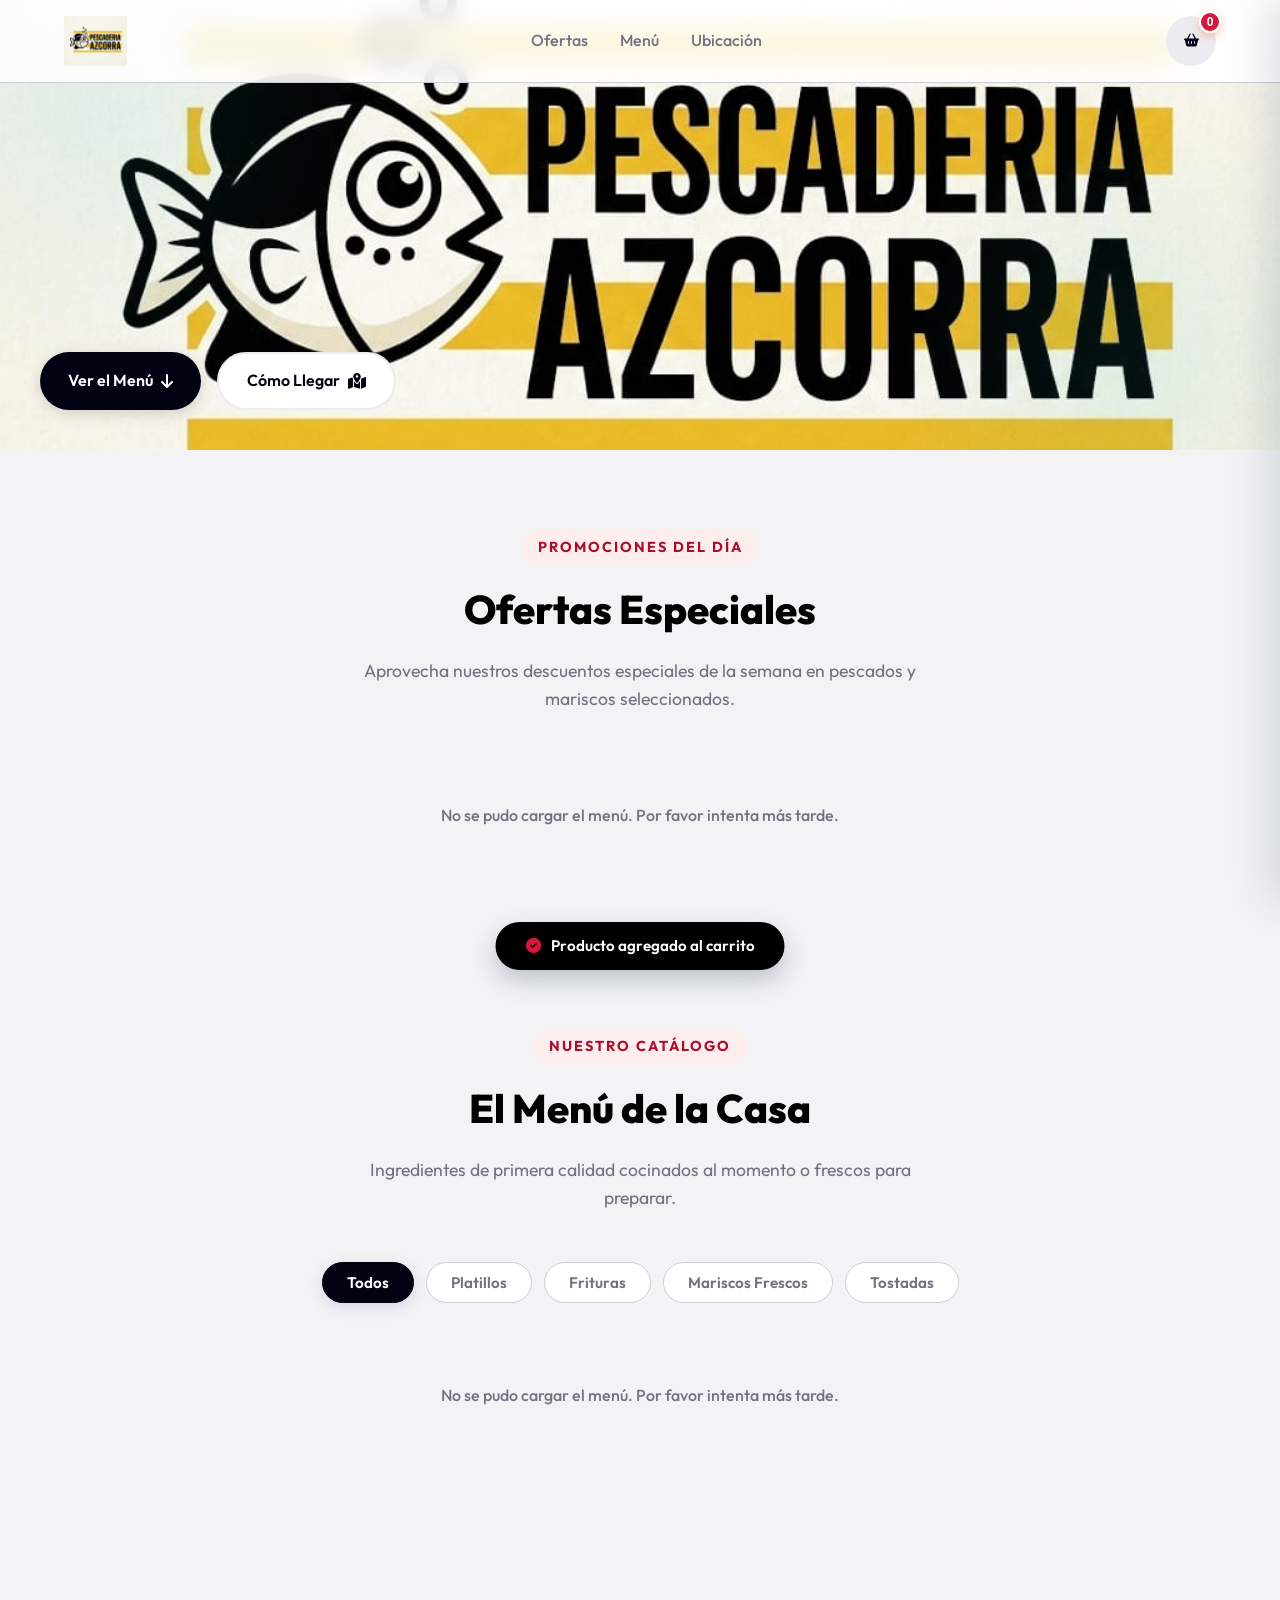
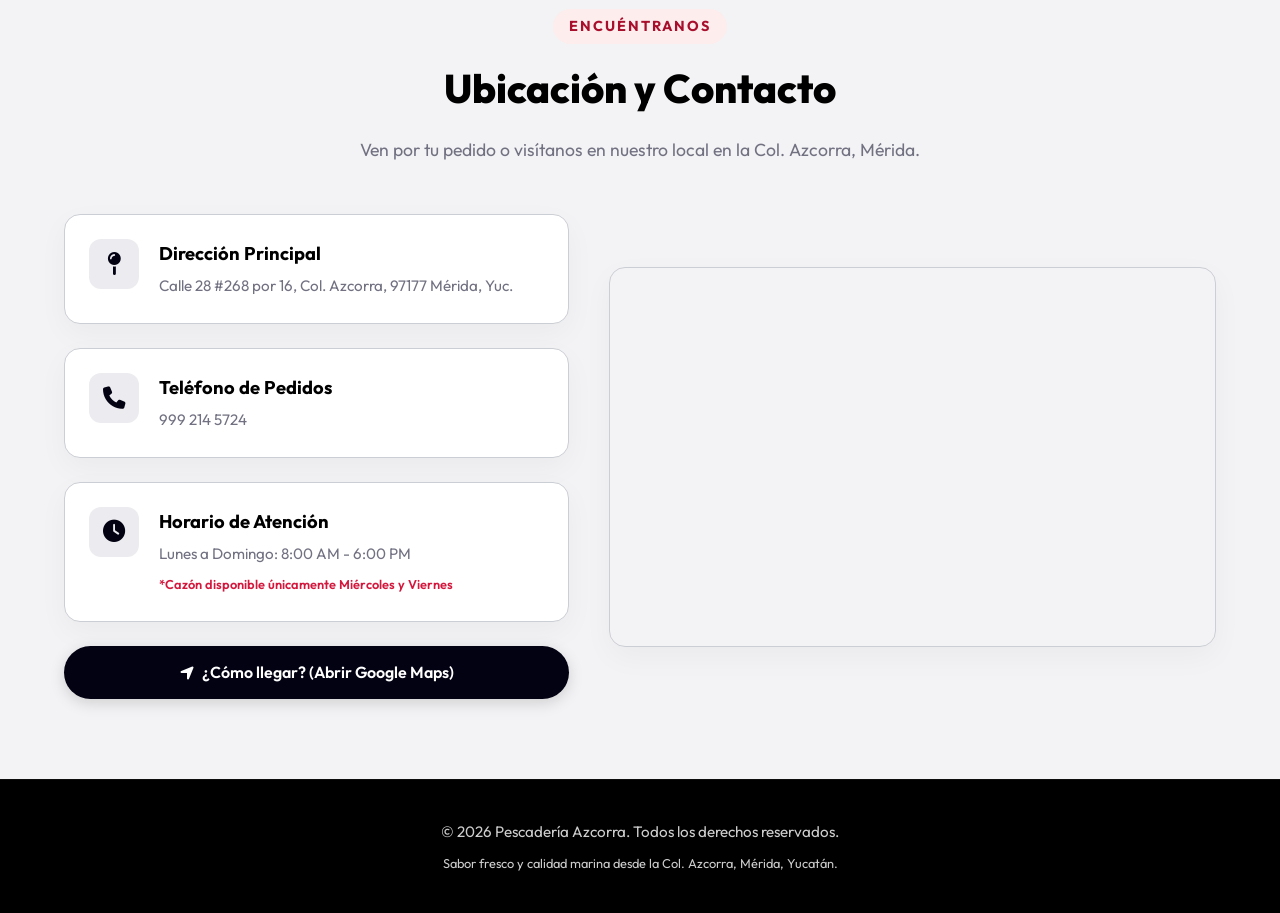
==== wwwroot/index.html @ 910dd343 "Initial commit with custom styles and logo layout" ====
<!DOCTYPE html>
<html lang="es">

<head>
    <meta charset="UTF-8">
    <meta name="viewport" content="width=device-width, initial-scale=1.0">
    <title>Pescadería Azcorra | Menú Digital</title>
    <!-- Google Fonts: Outfit -->
    <link rel="preconnect" href="https://fonts.googleapis.com">
    <link rel="preconnect" href="https://fonts.gstatic.com" crossorigin>
    <link href="https://fonts.googleapis.com/css2?family=Outfit:wght@300;400;500;600;700;800&display=swap"
        rel="stylesheet">
    <!-- FontAwesome for icons -->
    <link rel="stylesheet" href="https://cdnjs.cloudflare.com/ajax/libs/font-awesome/6.4.0/css/all.min.css">
    <!-- Main Stylesheet -->
    <link rel="stylesheet" href="style.css">
</head>

<body>
    <!-- Navbar -->
    <header class="navbar">
        <div class="nav-container">
            <a href="#" class="logo">
                <div class="logo-wrapper">
                    <!-- IMG Logo Pescadería Azcorra -->
                    <img class="logo-img" src="logo.jpeg" alt="Logo Pescadería Azcorra">
                </div>
            </a>
            <nav class="nav-menu">
                <a href="#offers" class="nav-link">Ofertas</a>
                <a href="#menu" class="nav-link">Menú</a>
                <a href="#location" class="nav-link">Ubicación</a>
            </nav>
            <button class="cart-btn" id="open-cart-btn">
                <i class="fa-solid fa-shopping-basket"></i>
                <span class="cart-count" id="cart-badge">0</span>
            </button>
        </div>
    </header>

    <!-- Hero Section -->
    <section class="hero">
        <div class="hero-content">
            <div class="hero-actions">
                <a href="#menu" class="btn btn-primary">Ver el Menú <i class="fa-solid fa-arrow-down"></i></a>
                <a href="#location" class="btn btn-secondary">Cómo Llegar <i
                        class="fa-solid fa-map-location-dot"></i></a>
            </div>
        </div>
        <div class="hero-shapes">
            <div class="shape circle-1"></div>
            <div class="shape circle-2"></div>
        </div>
    </section>

    <!-- Offers Section -->
    <section class="section offers-section" id="offers">
        <div class="container">
            <div class="section-header">
                <span class="sub-title">Promociones del Día</span>
                <h2>Ofertas Especiales</h2>
                <p>Aprovecha nuestros descuentos especiales de la semana en pescados y mariscos seleccionados.</p>
            </div>
            <div class="offers-grid" id="offers-container">
                <!-- Dynamic offers will load here -->
                <div class="loading-placeholder">Cargando ofertas...</div>
            </div>
        </div>
    </section>

    <!-- Menu Section -->
    <section class="section menu-section" id="menu">
        <div class="container">
            <div class="section-header">
                <span class="sub-title">Nuestro Catálogo</span>
                <h2>El Menú de la Casa</h2>
                <p>Ingredientes de primera calidad cocinados al momento o frescos para preparar.</p>
            </div>

            <!-- Categories Filter -->
            <div class="categories-tabs" id="categories-tabs">
                <button class="tab-btn active" data-category="todos">Todos</button>
                <button class="tab-btn" data-category="Platillos">Platillos</button>
                <button class="tab-btn" data-category="Frituras">Frituras</button>
                <button class="tab-btn" data-category="Mariscos Frescos">Mariscos Frescos</button>
                <button class="tab-btn" data-category="Tostadas">Tostadas</button>
            </div>

            <!-- Products Grid -->
            <div class="products-grid" id="products-container">
                <!-- Dynamic products will load here -->
                <div class="loading-placeholder">Cargando menú...</div>
            </div>
        </div>
    </section>

    <!-- Location & Directions Section -->
    <section class="section location-section" id="location">
        <div class="container">
            <div class="section-header">
                <span class="sub-title">Encuéntranos</span>
                <h2>Ubicación y Contacto</h2>
                <p>Ven por tu pedido o visítanos en nuestro local en la Col. Azcorra, Mérida.</p>
            </div>

            <div class="location-grid">
                <!-- Info Column -->
                <div class="location-info">
                    <div class="info-card">
                        <div class="info-icon">
                            <i class="fa-solid fa-map-pin"></i>
                        </div>
                        <div class="info-details">
                            <h3>Dirección Principal</h3>
                            <p>Calle 28 #268 por 16, Col. Azcorra, 97177 Mérida, Yuc.</p>
                        </div>
                    </div>

                    <div class="info-card">
                        <div class="info-icon">
                            <i class="fa-solid fa-phone"></i>
                        </div>
                        <div class="info-details">
                            <h3>Teléfono de Pedidos</h3>
                            <p>999 214 5724</p>
                        </div>
                    </div>

                    <div class="info-card">
                        <div class="info-icon">
                            <i class="fa-solid fa-clock"></i>
                        </div>
                        <div class="info-details">
                            <h3>Horario de Atención</h3>
                            <p>Lunes a Domingo: 8:00 AM - 6:00 PM</p>
                            <span class="days-hint">*Cazón disponible únicamente Miércoles y Viernes</span>
                        </div>
                    </div>

                    <div class="direction-actions">
                        <a href="https://maps.google.com/?q=Pescadería+Azcorra,+Calle+28,+Azcorra,+Mérida,+Yucatán" target="_blank"
                            class="btn btn-primary btn-block">
                            <i class="fa-solid fa-location-arrow"></i> ¿Cómo llegar? (Abrir Google Maps)
                        </a>
                    </div>
                </div>

                <!-- Map Column -->
                <div class="location-map">
                    <!-- Standard Google Maps iframe placeholder, pointed to Progreso, Yucatan -->
                    <iframe
                        src="https://maps.google.com/maps?q=Pescadería%20Azcorra,%20Calle%2028,%20Azcorra,%20Mérida,%20Yucatán&t=&z=15&ie=UTF8&iwloc=&output=embed"
                        allowfullscreen="" loading="lazy" referrerpolicy="no-referrer-when-downgrade">
                    </iframe>
                </div>
            </div>
        </div>
    </section>

    <!-- Footer -->
    <footer class="footer">
        <div class="footer-container">
            <p>&copy; 2026 Pescadería Azcorra. Todos los derechos reservados.</p>
            <p class="footer-note">Sabor fresco y calidad marina desde la Col. Azcorra, Mérida, Yucatán.</p>
        </div>
    </footer>

    <!-- Product Detail Modal -->
    <div class="modal-overlay" id="product-modal">
        <div class="modal-content">
            <button class="modal-close" id="close-modal-btn">
                <i class="fa-solid fa-times"></i>
            </button>
            <div class="modal-body" id="modal-body-content">
                <!-- Dynamic content loaded via JS -->
            </div>
        </div>
    </div>

    <!-- Cart Sidebar/Drawer -->
    <div class="cart-drawer-overlay" id="cart-drawer-overlay"></div>
    <div class="cart-drawer" id="cart-drawer">
        <div class="cart-drawer-header">
            <h3>Tu Pedido</h3>
            <button class="cart-close-btn" id="close-cart-btn">
                <i class="fa-solid fa-chevron-right"></i>
            </button>
        </div>

        <!-- Cart Items List -->
        <div class="cart-items" id="cart-items-container">
            <!-- Dynamic items loaded via JS -->
            <div class="empty-cart-state">
                <i class="fa-solid fa-shopping-basket"></i>
                <p>Tu carrito está vacío</p>
                <a href="#menu" class="btn btn-secondary btn-sm" id="empty-cart-browse">Explorar Menú</a>
            </div>
        </div>

        <!-- Checkout Section -->
        <div class="cart-summary" id="cart-summary-section">
            <div class="summary-row">
                <span>Subtotal</span>
                <span id="summary-subtotal">$0.00</span>
            </div>
            <div class="summary-row">
                <span>IVA (16%)</span>
                <span id="summary-tax">$0.00</span>
            </div>
            <div class="summary-row">
                <span>Envío</span>
                <span id="summary-shipping">$0.00</span>
            </div>
            <div class="summary-row total-row">
                <span>Total</span>
                <span id="summary-total">$0.00</span>
            </div>

            <!-- Checkout Form -->
            <form class="checkout-form" id="checkout-form">
                <h4>Datos de Entrega</h4>
                <div class="form-group">
                    <label for="cust-name">Nombre completo</label>
                    <input type="text" id="cust-name" required placeholder="Ej. María González">
                </div>
                <div class="form-group">
                    <label for="cust-phone">Teléfono de contacto</label>
                    <input type="tel" id="cust-phone" required placeholder="Ej. 999 214 5724">
                </div>
                <div class="form-group">
                    <label>Método de entrega</label>
                    <div class="radio-group">
                        <label class="radio-label">
                            <input type="radio" name="delivery-method" value="pickup" checked>
                            <span>Recoger en Tienda</span>
                        </label>
                        <label class="radio-label">
                            <input type="radio" name="delivery-method" value="delivery">
                            <span>A Domicilio</span>
                        </label>
                    </div>
                </div>
                <div class="form-group" id="address-group" style="display: none;">
                    <label for="cust-address">Dirección de entrega</label>
                    <textarea id="cust-address" placeholder="Calle, número, cruzamientos y colonia"></textarea>
                </div>

                <button type="submit" class="btn btn-primary btn-block checkout-submit-btn" id="submit-order-btn">
                    <i class="fa-brands fa-whatsapp"></i> Confirmar y Enviar por WhatsApp
                </button>
            </form>
        </div>
    </div>

    <!-- Notification Toast -->
    <div class="toast" id="toast">
        <i class="fa-solid fa-circle-check toast-icon"></i>
        <span class="toast-message">Producto agregado al carrito</span>
    </div>

    <!-- Bottom Navigation Bar (Visible only on Mobile/Tablet) -->
    <nav class="bottom-nav">
        <a href="#offers" class="bottom-nav-item active" id="btn-nav-offers">
            <i class="fa-solid fa-tags"></i>
            <span>Ofertas</span>
        </a>
        <a href="#menu" class="bottom-nav-item" id="btn-nav-menu">
            <i class="fa-solid fa-utensils"></i>
            <span>Menú</span>
        </a>
        <a href="#location" class="bottom-nav-item" id="btn-nav-location">
            <i class="fa-solid fa-map-location-dot"></i>
            <span>Ubicación</span>
        </a>
        <a href="#" class="bottom-nav-item" id="btn-nav-cart">
            <div class="nav-cart-wrapper">
                <i class="fa-solid fa-shopping-basket"></i>
                <span class="cart-count-badge" id="bottom-cart-badge">0</span>
            </div>
            <span>Carrito</span>
        </a>
    </nav>

    <!-- Scripts -->
    <script src="app.js"></script>
</body>

</html>
---- wwwroot/style.css ----
/* Variables & Tema */
:root {
    --primary: #030213;
    --primary-light: #ececf0;
    --primary-dark: #000000;
    --accent: #d4183d;
    --accent-dark: #a80f2d;
    --accent-light: #fdeded;
    --offer-color: #d4183d;
    --offer-light: #fdeded;
    --bg: #f3f3f5;
    --card-bg: #ffffff;
    --text: #030213;
    --text-muted: #717182;
    --border: #cbced4;
    --shadow: 0 10px 30px rgba(3, 2, 19, 0.04);
    --shadow-hover: 0 20px 40px rgba(3, 2, 19, 0.1);
    --transition: all 0.3s cubic-bezier(0.25, 0.8, 0.25, 1);
    --radius: 16px;
    --font: 'Outfit', sans-serif;
}

/* Reset */
* {
    margin: 0;
    padding: 0;
    box-sizing: border-box;
}

html {
    scroll-behavior: smooth;
}

body {
    font-family: var(--font);
    background-color: var(--bg);
    color: var(--text);
    line-height: 1.6;
    overflow-x: hidden;
}

/* Utilerías */
.container {
    width: 100%;
    max-width: 1200px;
    margin: 0 auto;
    padding: 0 24px;
}

.section {
    padding: 80px 0;
}

.section-header {
    text-align: center;
    max-width: 600px;
    margin: 0 auto 50px auto;
}

.section-header .sub-title {
    display: inline-block;
    color: var(--accent-dark);
    font-weight: 700;
    font-size: 0.9rem;
    text-transform: uppercase;
    letter-spacing: 2px;
    margin-bottom: 12px;
    background-color: var(--accent-light);
    padding: 6px 16px;
    border-radius: 50px;
}

.section-header h2 {
    font-size: 2.5rem;
    color: var(--primary-dark);
    font-weight: 800;
    margin-bottom: 16px;
}

.section-header p {
    color: var(--text-muted);
    font-size: 1.1rem;
}

/* Botones */
.btn {
    display: inline-flex;
    align-items: center;
    justify-content: center;
    gap: 8px;
    padding: 14px 28px;
    font-size: 1rem;
    font-weight: 600;
    border-radius: 50px;
    cursor: pointer;
    transition: var(--transition);
    border: none;
    text-decoration: none;
    outline: none;
}

.btn-primary {
    background-color: var(--primary);
    color: #ffffff;
    box-shadow: 0 4px 15px rgba(0, 0, 0, 0.15);
}

.btn-primary:hover {
    background-color: var(--primary-dark);
    transform: translateY(-2px);
    box-shadow: 0 6px 20px rgba(0, 0, 0, 0.25);
}

.btn-secondary {
    background-color: #ffffff;
    color: var(--primary);
    border: 2px solid var(--primary-light);
}

.btn-secondary:hover {
    background-color: var(--primary-light);
    transform: translateY(-2px);
}

.btn-block {
    display: flex;
    width: 100%;
}

.btn-sm {
    padding: 8px 16px;
    font-size: 0.85rem;
}

/* Navbar */
.navbar {
    position: fixed;
    top: 0;
    left: 0;
    width: 100%;
    z-index: 1000;
    background-color: rgba(255, 255, 255, 0.85);
    -webkit-backdrop-filter: blur(12px);
    backdrop-filter: blur(12px);
    border-bottom: 1px solid var(--border);
    transition: var(--transition);
}

.nav-container {
    max-width: 1200px;
    margin: 0 auto;
    padding: 16px 24px;
    display: flex;
    align-items: center;
    justify-content: space-between;
}

.logo {
    text-decoration: none;
}

.logo-wrapper {
    display: flex;
    align-items: center;
}

.logo-img {
    height: 50px;
    width: auto;
    object-fit: contain;
    transition: var(--transition);
}

.logo:hover .logo-img {
    transform: scale(1.05);
}

.nav-menu {
    display: flex;
    gap: 32px;
}

.nav-link {
    text-decoration: none;
    color: var(--text-muted);
    font-weight: 500;
    font-size: 1rem;
    transition: var(--transition);
    position: relative;
}

.nav-link:hover {
    color: var(--primary);
}

.nav-link::after {
    content: '';
    position: absolute;
    bottom: -6px;
    left: 0;
    width: 0;
    height: 2px;
    background-color: var(--accent);
    transition: var(--transition);
}

.nav-link:hover::after {
    width: 100%;
}

.cart-btn {
    background-color: var(--primary-light);
    color: var(--primary);
    border: none;
    width: 50px;
    height: 50px;
    border-radius: 50%;
    display: flex;
    align-items: center;
    justify-content: center;
    cursor: pointer;
    position: relative;
    transition: var(--transition);
}

.cart-btn:hover {
    background-color: var(--primary);
    color: #ffffff;
    transform: scale(1.05);
}

.cart-count {
    position: absolute;
    top: -5px;
    right: -5px;
    background-color: var(--offer-color);
    color: #ffffff;
    font-size: 0.75rem;
    font-weight: 700;
    width: 22px;
    height: 22px;
    border-radius: 50%;
    display: flex;
    align-items: center;
    justify-content: center;
    border: 2px solid #ffffff;
    box-shadow: 0 4px 10px rgba(255, 87, 34, 0.3);
}

.hero {
    position: relative;
    background-image: url('logo.jpeg');
    background-size: 100% auto;
    background-position: center;
    background-repeat: no-repeat;
    background-color: #ffffff;
    height: 450px;
    display: flex;
    align-items: flex-end;
    justify-content: flex-start;
    padding: 40px;
    overflow: hidden;
}

.hero-content {
    width: 100%;
    max-width: none;
    margin: 0;
    padding: 0;
    display: flex;
    justify-content: flex-start;
    z-index: 2;
}

.hero-actions {
    display: flex;
    justify-content: flex-start;
    gap: 16px;
}

.hero-shapes .shape {
    position: absolute;
    border-radius: 50%;
    background: radial-gradient(circle, rgba(32, 178, 170, 0.1) 0%, rgba(32, 178, 170, 0) 70%);
}

.hero-shapes .circle-1 {
    width: 600px;
    height: 600px;
    top: -200px;
    left: -200px;
}

.hero-shapes .circle-2 {
    width: 500px;
    height: 500px;
    bottom: -150px;
    right: -100px;
}

/* Offers Grid */
.offers-grid {
    display: grid;
    grid-template-columns: repeat(auto-fit, minmax(320px, 1fr));
    gap: 30px;
}

/* Tarjetas de Producto */
.product-card {
    background-color: var(--card-bg);
    border-radius: var(--radius);
    overflow: hidden;
    box-shadow: var(--shadow);
    border: 1px solid var(--border);
    transition: var(--transition);
    position: relative;
    display: flex;
    flex-direction: column;
    height: 100%;
}

.product-card:hover {
    transform: translateY(-8px);
    box-shadow: var(--shadow-hover);
    border-color: rgba(16, 79, 124, 0.15);
}

/* Contenedor sin Imagen (Placeholder Premium) */
.product-img-placeholder {
    height: 180px;
    background: linear-gradient(135deg, var(--primary-light) 0%, #d5e5f5 100%);
    display: flex;
    align-items: center;
    justify-content: center;
    position: relative;
    color: var(--primary);
    font-size: 3rem;
}

.product-img-placeholder::after {
    content: '';
    position: absolute;
    bottom: 0;
    left: 0;
    width: 100%;
    height: 15px;
    background: var(--card-bg);
    clip-path: ellipse(60% 100% at 50% 100%);
}

.product-img-placeholder i {
    opacity: 0.85;
    transition: var(--transition);
}

.product-card:hover .product-img-placeholder i {
    transform: scale(1.1) rotate(5deg);
    opacity: 1;
}

/* Badges */
.card-badges {
    position: absolute;
    top: 16px;
    left: 16px;
    display: flex;
    flex-direction: column;
    gap: 8px;
    z-index: 10;
}

.badge {
    padding: 6px 12px;
    border-radius: 50px;
    font-size: 0.75rem;
    font-weight: 700;
    text-transform: uppercase;
}

.badge-offer {
    background-color: var(--offer-color);
    color: #ffffff;
    box-shadow: 0 4px 10px rgba(255, 87, 34, 0.2);
}

.badge-category {
    background-color: rgba(17, 17, 17, 0.85);
    color: #ffffff;
    -webkit-backdrop-filter: blur(4px);
    backdrop-filter: blur(4px);
}

.product-weight {
    position: absolute;
    top: 16px;
    right: 16px;
    background-color: rgba(255, 255, 255, 0.9);
    color: var(--primary-dark);
    padding: 4px 12px;
    border-radius: 50px;
    font-size: 0.8rem;
    font-weight: 600;
    box-shadow: 0 2px 8px rgba(0,0,0,0.05);
    z-index: 10;
}

/* Contenido Tarjeta */
.product-info {
    padding: 24px;
    display: flex;
    flex-direction: column;
    flex-grow: 1;
}

.product-title {
    font-size: 1.25rem;
    font-weight: 700;
    color: var(--primary-dark);
    margin-bottom: 8px;
    line-height: 1.3;
}

.product-desc {
    color: var(--text-muted);
    font-size: 0.9rem;
    margin-bottom: 20px;
    display: -webkit-box;
    -webkit-line-clamp: 2;
    line-clamp: 2;
    -webkit-box-orient: vertical;
    overflow: hidden;
    text-overflow: ellipsis;
    flex-grow: 1;
}

.product-footer {
    display: flex;
    align-items: center;
    justify-content: space-between;
    margin-top: auto;
}

.price-box {
    display: flex;
    flex-direction: column;
}

.original-price {
    font-size: 0.85rem;
    color: var(--text-muted);
    text-decoration: line-through;
}

.current-price {
    font-size: 1.4rem;
    font-weight: 800;
    color: var(--primary);
}

.price-box.has-offer .current-price {
    color: var(--offer-color);
}

.add-btn {
    background-color: var(--primary-light);
    color: var(--primary);
    border: none;
    width: 44px;
    height: 44px;
    border-radius: 12px;
    display: flex;
    align-items: center;
    justify-content: center;
    cursor: pointer;
    font-size: 1.1rem;
    transition: var(--transition);
}

.add-btn:hover {
    background-color: var(--primary);
    color: #ffffff;
    transform: rotate(90deg);
}

/* Category Tabs */
.categories-tabs {
    display: flex;
    justify-content: center;
    flex-wrap: wrap;
    gap: 12px;
    margin-bottom: 40px;
}

.tab-btn {
    background-color: #ffffff;
    border: 1px solid var(--border);
    padding: 10px 24px;
    border-radius: 50px;
    font-family: var(--font);
    font-size: 0.95rem;
    font-weight: 600;
    color: var(--text-muted);
    cursor: pointer;
    transition: var(--transition);
}

.tab-btn:hover {
    color: var(--primary);
    border-color: var(--primary-light);
    background-color: var(--primary-light);
}

.tab-btn.active {
    background-color: var(--primary);
    color: #ffffff;
    border-color: var(--primary);
    box-shadow: 0 4px 15px rgba(16, 79, 124, 0.15);
}

/* Menu Grid */
.products-grid {
    display: grid;
    grid-template-columns: repeat(auto-fit, minmax(280px, 1fr));
    gap: 30px;
}

/* Loading Placeholder */
.loading-placeholder {
    grid-column: 1 / -1;
    text-align: center;
    padding: 40px;
    color: var(--text-muted);
    font-weight: 500;
}

/* Location Grid */
.location-grid {
    display: grid;
    grid-template-columns: 1fr 1.2fr;
    gap: 40px;
    align-items: center;
}

.location-info {
    display: flex;
    flex-direction: column;
    gap: 24px;
}

.info-card {
    background-color: #ffffff;
    border: 1px solid var(--border);
    padding: 24px;
    border-radius: var(--radius);
    display: flex;
    gap: 20px;
    box-shadow: var(--shadow);
    transition: var(--transition);
}

.info-card:hover {
    transform: translateX(5px);
    border-color: var(--primary-light);
}

.info-icon {
    width: 50px;
    height: 50px;
    background-color: var(--primary-light);
    color: var(--primary);
    border-radius: 12px;
    display: flex;
    align-items: center;
    justify-content: center;
    font-size: 1.4rem;
    flex-shrink: 0;
}

.info-details h3 {
    font-size: 1.15rem;
    font-weight: 700;
    color: var(--primary-dark);
    margin-bottom: 6px;
}

.info-details p {
    color: var(--text-muted);
    font-size: 0.95rem;
}

.days-hint {
    display: inline-block;
    margin-top: 8px;
    font-size: 0.8rem;
    font-weight: 600;
    color: var(--offer-color);
}

.location-map {
    border-radius: var(--radius);
    overflow: hidden;
    box-shadow: var(--shadow);
    border: 1px solid var(--border);
    height: 380px;
}

.location-map iframe {
    width: 100%;
    height: 100%;
    border: none;
}

/* Modal Detalle */
.modal-overlay {
    position: fixed;
    top: 0;
    left: 0;
    width: 100%;
    height: 100%;
    background-color: rgba(10, 53, 84, 0.4);
    backdrop-filter: blur(8px);
    -webkit-backdrop-filter: blur(8px);
    z-index: 2000;
    display: flex;
    align-items: center;
    justify-content: center;
    opacity: 0;
    pointer-events: none;
    transition: opacity 0.3s ease;
}

.modal-overlay.active {
    opacity: 1;
    pointer-events: auto;
}

.modal-content {
    background-color: #ffffff;
    width: 90%;
    max-width: 600px;
    border-radius: var(--radius);
    box-shadow: 0 25px 50px -12px rgba(10, 53, 84, 0.25);
    position: relative;
    transform: scale(0.9);
    transition: transform 0.3s cubic-bezier(0.34, 1.56, 0.64, 1);
    overflow: hidden;
}

.modal-overlay.active .modal-content {
    transform: scale(1);
}

.modal-close {
    position: absolute;
    top: 20px;
    right: 20px;
    background-color: rgba(255, 255, 255, 0.9);
    border: 1px solid var(--border);
    width: 36px;
    height: 36px;
    border-radius: 50%;
    display: flex;
    align-items: center;
    justify-content: center;
    cursor: pointer;
    color: var(--text);
    z-index: 10;
    transition: var(--transition);
}

.modal-close:hover {
    background-color: var(--offer-color);
    color: #ffffff;
    transform: rotate(90deg);
}

.modal-header-placeholder {
    height: 140px;
    background: linear-gradient(135deg, var(--primary) 0%, var(--primary-dark) 100%);
    position: relative;
    padding: 30px;
    display: flex;
    align-items: flex-end;
}

.modal-header-placeholder h2 {
    color: #ffffff;
    font-size: 1.8rem;
    font-weight: 800;
    line-height: 1.2;
}

.modal-inner-body {
    padding: 30px;
    max-height: 70vh;
    overflow-y: auto;
}

.modal-inner-body::-webkit-scrollbar {
    width: 8px;
}
.modal-inner-body::-webkit-scrollbar-thumb {
    background-color: var(--border);
    border-radius: 4px;
}

.modal-meta-grid {
    display: grid;
    grid-template-columns: repeat(3, 1fr);
    gap: 16px;
    margin-bottom: 24px;
    background-color: var(--bg);
    padding: 16px;
    border-radius: 12px;
    text-align: center;
}

.meta-item {
    display: flex;
    flex-direction: column;
    gap: 4px;
}

.meta-label {
    font-size: 0.75rem;
    color: var(--text-muted);
    font-weight: 600;
    text-transform: uppercase;
}

.meta-val {
    font-size: 0.9rem;
    font-weight: 700;
    color: var(--primary);
}

.modal-desc {
    font-size: 1rem;
    color: var(--text-muted);
    margin-bottom: 24px;
}

.modal-ingredients {
    margin-bottom: 30px;
}

.modal-ingredients h4 {
    font-size: 1.1rem;
    color: var(--primary-dark);
    font-weight: 700;
    margin-bottom: 12px;
}

.ingredients-list {
    display: flex;
    flex-wrap: wrap;
    gap: 8px;
    list-style: none;
}

.ingredients-list li {
    background-color: var(--accent-light);
    color: var(--accent-dark);
    padding: 6px 14px;
    border-radius: 50px;
    font-size: 0.85rem;
    font-weight: 600;
}

.modal-action-footer {
    display: flex;
    justify-content: space-between;
    align-items: center;
    border-top: 1px solid var(--border);
    padding-top: 24px;
}

/* Cart Drawer */
.cart-drawer-overlay {
    position: fixed;
    top: 0;
    left: 0;
    width: 100%;
    height: 100%;
    background-color: rgba(10, 53, 84, 0.4);
    backdrop-filter: blur(4px);
    z-index: 1500;
    opacity: 0;
    pointer-events: none;
    transition: opacity 0.3s ease;
}

.cart-drawer-overlay.active {
    opacity: 1;
    pointer-events: auto;
}

.cart-drawer {
    position: fixed;
    top: 0;
    right: -420px;
    width: 100%;
    max-width: 420px;
    height: 100%;
    background-color: #ffffff;
    z-index: 1600;
    box-shadow: -10px 0 40px rgba(10, 53, 84, 0.15);
    display: flex;
    flex-direction: column;
    transition: right 0.3s cubic-bezier(0.25, 0.8, 0.25, 1);
}

.cart-drawer.active {
    right: 0;
}

.cart-drawer-header {
    padding: 24px;
    border-bottom: 1px solid var(--border);
    display: flex;
    align-items: center;
    justify-content: space-between;
}

.cart-drawer-header h3 {
    font-size: 1.3rem;
    font-weight: 800;
    color: var(--primary-dark);
}

.cart-close-btn {
    background: none;
    border: none;
    font-size: 1.2rem;
    color: var(--text-muted);
    cursor: pointer;
    transition: var(--transition);
}

.cart-close-btn:hover {
    color: var(--primary);
    transform: translateX(3px);
}

/* Cart Items Container */
.cart-items {
    flex-grow: 1;
    padding: 24px;
    overflow-y: auto;
    display: flex;
    flex-direction: column;
    gap: 16px;
}

.empty-cart-state {
    text-align: center;
    margin: auto;
    color: var(--text-muted);
}

.empty-cart-state i {
    font-size: 3.5rem;
    color: var(--border);
    margin-bottom: 16px;
}

.empty-cart-state p {
    font-size: 1rem;
    margin-bottom: 20px;
}

.cart-item {
    display: flex;
    align-items: center;
    gap: 16px;
    padding-bottom: 16px;
    border-bottom: 1px solid var(--border);
}

.cart-item-placeholder {
    width: 50px;
    height: 50px;
    border-radius: 8px;
    background: linear-gradient(135deg, var(--primary-light) 0%, #d5e5f5 100%);
    color: var(--primary);
    display: flex;
    align-items: center;
    justify-content: center;
    font-size: 1.2rem;
    flex-shrink: 0;
}

.cart-item-details {
    flex-grow: 1;
}

.cart-item-title {
    font-size: 0.95rem;
    font-weight: 700;
    color: var(--primary-dark);
    margin-bottom: 4px;
}

.cart-item-price {
    font-size: 0.9rem;
    font-weight: 600;
    color: var(--accent-dark);
}

.cart-item-controls {
    display: flex;
    align-items: center;
    border: 1px solid var(--border);
    border-radius: 8px;
    overflow: hidden;
}

.qty-btn {
    background: none;
    border: none;
    width: 28px;
    height: 28px;
    cursor: pointer;
    color: var(--primary);
    font-size: 0.8rem;
    transition: var(--transition);
}

.qty-btn:hover {
    background-color: var(--primary-light);
}

.qty-val {
    padding: 0 10px;
    font-size: 0.85rem;
    font-weight: 700;
}

.remove-item-btn {
    background: none;
    border: none;
    color: var(--text-muted);
    cursor: pointer;
    font-size: 1rem;
    transition: var(--transition);
    padding: 5px;
}

.remove-item-btn:hover {
    color: var(--offer-color);
}

/* Cart Summary & Form */
.cart-summary {
    padding: 24px;
    border-top: 1px solid var(--border);
    background-color: var(--bg);
    max-height: 55vh;
    overflow-y: auto;
}

.summary-row {
    display: flex;
    justify-content: space-between;
    margin-bottom: 8px;
    font-size: 0.95rem;
    color: var(--text-muted);
}

.total-row {
    margin-top: 12px;
    padding-top: 12px;
    border-top: 2px dashed var(--border);
    font-size: 1.2rem;
    font-weight: 800;
    color: var(--primary-dark);
}

/* Formulario */
.checkout-form {
    margin-top: 20px;
    padding-top: 20px;
    border-top: 1px solid var(--border);
}

.checkout-form h4 {
    font-size: 1.05rem;
    font-weight: 700;
    color: var(--primary-dark);
    margin-bottom: 12px;
}

.form-group {
    margin-bottom: 16px;
}

.form-group label {
    display: block;
    font-size: 0.8rem;
    font-weight: 600;
    color: var(--text-muted);
    text-transform: uppercase;
    margin-bottom: 6px;
}

.form-group input[type="text"],
.form-group input[type="tel"],
.form-group textarea {
    width: 100%;
    padding: 10px 16px;
    border: 1px solid var(--border);
    border-radius: 8px;
    font-family: var(--font);
    font-size: 0.9rem;
    color: var(--text);
    outline: none;
    transition: var(--transition);
}

.form-group textarea {
    height: 70px;
    resize: none;
}

.form-group input:focus,
.form-group textarea:focus {
    border-color: var(--primary);
    box-shadow: 0 0 0 3px rgba(16, 79, 124, 0.1);
}

.radio-group {
    display: grid;
    grid-template-columns: 1fr 1fr;
    gap: 10px;
}

.radio-label {
    display: flex;
    align-items: center;
    justify-content: center;
    gap: 8px;
    padding: 10px;
    border: 1px solid var(--border);
    border-radius: 8px;
    cursor: pointer;
    font-size: 0.85rem;
    font-weight: 600;
    background-color: #ffffff;
    transition: var(--transition);
}

.radio-label input {
    display: none;
}

.radio-label:has(input:checked) {
    border-color: var(--primary);
    background-color: var(--primary-light);
    color: var(--primary-dark);
}

.checkout-submit-btn {
    margin-top: 10px;
    background-color: #25d366;
    color: #ffffff;
    box-shadow: 0 4px 15px rgba(37, 211, 102, 0.2);
}

.checkout-submit-btn:hover {
    background-color: #128c7e;
    box-shadow: 0 6px 20px rgba(37, 211, 102, 0.3);
}

/* Toast */
.toast {
    position: fixed;
    bottom: 30px;
    left: 50%;
    transform: translateX(-50%) translateY(100px);
    background-color: var(--primary-dark);
    color: #ffffff;
    padding: 12px 30px;
    border-radius: 50px;
    box-shadow: 0 10px 25px rgba(10, 53, 84, 0.25);
    display: flex;
    align-items: center;
    gap: 10px;
    font-size: 0.95rem;
    font-weight: 600;
    z-index: 3000;
    transition: transform 0.4s cubic-bezier(0.175, 0.885, 0.32, 1.275);
    pointer-events: none;
}

.toast.active {
    transform: translateX(-50%) translateY(0);
}

.toast-icon {
    color: var(--accent);
}

/* Footer */
.footer {
    background-color: var(--primary-dark);
    color: #ffffff;
    text-align: center;
    padding: 40px 0;
    border-top: 1px solid rgba(255,255,255,0.05);
}

.footer-container p {
    font-size: 0.95rem;
    opacity: 0.8;
}

.footer-note {
    font-size: 0.8rem !important;
    opacity: 0.5;
    margin-top: 8px;
}

/* Animaciones */
@keyframes sway {
    0% { transform: rotate(0deg); }
    100% { transform: rotate(10deg); }
}

/* Bottom Navigation Bar (Móvil) */
.bottom-nav {
    position: fixed;
    bottom: 0;
    left: 0;
    width: 100%;
    height: 65px;
    background-color: rgba(255, 255, 255, 0.92);
    backdrop-filter: blur(12px);
    -webkit-backdrop-filter: blur(12px);
    border-top: 1px solid var(--border);
    display: none;
    justify-content: space-around;
    align-items: center;
    z-index: 1400;
    box-shadow: 0 -4px 15px rgba(0, 0, 0, 0.03);
}

.bottom-nav-item {
    display: flex;
    flex-direction: column;
    align-items: center;
    justify-content: center;
    gap: 4px;
    color: var(--text-muted);
    text-decoration: none;
    font-size: 0.75rem;
    font-weight: 600;
    width: 25%;
    height: 100%;
    transition: var(--transition);
}

.bottom-nav-item i {
    font-size: 1.25rem;
    transition: var(--transition);
}

.bottom-nav-item:hover,
.bottom-nav-item.active {
    color: var(--primary);
}

.bottom-nav-item.active i {
    transform: scale(1.1);
    color: var(--accent);
}

.nav-cart-wrapper {
    position: relative;
    display: inline-flex;
}

.cart-count-badge {
    position: absolute;
    top: -6px;
    right: -10px;
    background-color: var(--offer-color);
    color: #ffffff;
    font-size: 0.65rem;
    font-weight: 700;
    min-width: 18px;
    height: 18px;
    border-radius: 50%;
    display: flex;
    align-items: center;
    justify-content: center;
    border: 1.5px solid #ffffff;
}

/* Responsividad */
@media (max-width: 900px) {
    .location-grid {
        grid-template-columns: 1fr;
    }
    .hero h1 {
        font-size: 2.8rem;
    }
}

@media (max-width: 768px) {
    /* Activar bottom nav en móviles y tablets */
    .bottom-nav {
        display: flex;
    }
    
    /* Espacio libre para que no tape contenido */
    body {
        padding-bottom: 70px;
    }
    
    /* Ocultar barra superior normal en móvil */
    .nav-menu, #open-cart-btn {
        display: none;
    }
    
    /* Carrito a pantalla completa en móvil */
    .cart-drawer {
        width: 100%;
        max-width: 100%;
        right: -100%;
        height: 100%;
    }
    
    .cart-drawer.active {
        right: 0;
    }
}

@media (max-width: 600px) {
    .hero {
        height: 220px;
        background-color: #ffffff;
        margin-bottom: 120px;
        position: relative;
    }
    .hero-content {
        position: absolute;
        top: 230px;
        left: 0;
        width: 100%;
        display: flex;
        justify-content: center;
    }
    .hero-actions {
        flex-direction: column;
        gap: 10px;
        width: 100%;
        max-width: 280px;
        justify-content: center;
    }
    .section {
        padding: 50px 0;
    }
    .section-header h2 {
        font-size: 2rem;
    }
    
    /* Vista de cuadricula de productos más compacta */
    .products-grid {
        grid-template-columns: repeat(auto-fit, minmax(230px, 1fr));
        gap: 16px;
    }

    /* Modal de detalles estilo Bottom Sheet de App Móvil */
    .modal-overlay {
        align-items: flex-end;
    }
    
    .modal-content {
        width: 100%;
        max-width: 100%;
        border-radius: 24px 24px 0 0;
        transform: translateY(100%) scale(1) !important;
        transition: transform 0.3s cubic-bezier(0.25, 0.8, 0.25, 1);
        margin: 0;
    }
    
    .modal-overlay.active .modal-content {
        transform: translateY(0) scale(1) !important;
    }
    
    .modal-inner-body {
        max-height: 75vh;
        padding: 24px 20px 40px 20px;
    }
    
    .modal-header-placeholder {
        padding: 24px 20px;
        height: 110px;
    }
    
    .modal-header-placeholder h2 {
        font-size: 1.5rem;
    }
    
    .modal-meta-grid {
        grid-template-columns: 1fr;
        gap: 8px;
        padding: 12px;
    }
    
    .modal-action-footer {
        flex-direction: row;
        gap: 12px;
        align-items: center;
        background: #ffffff;
        padding-top: 16px;
    }
}
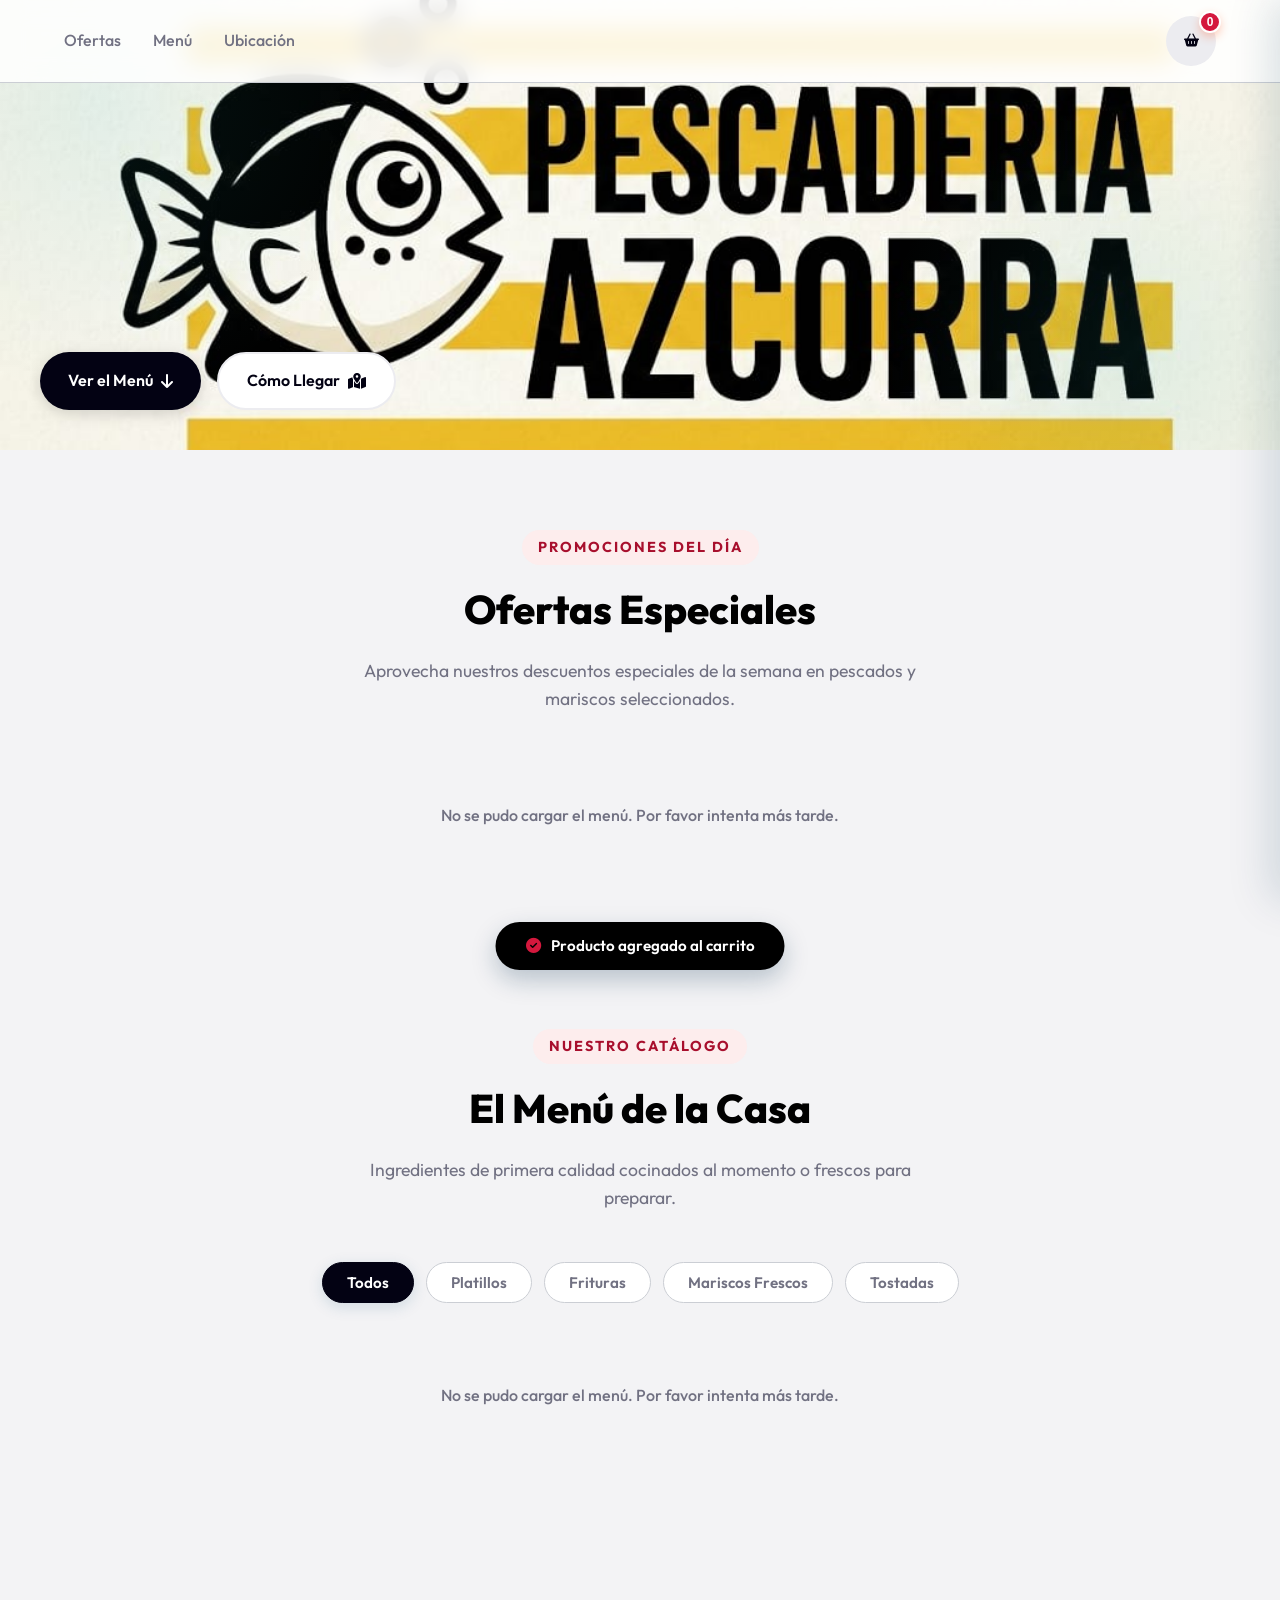
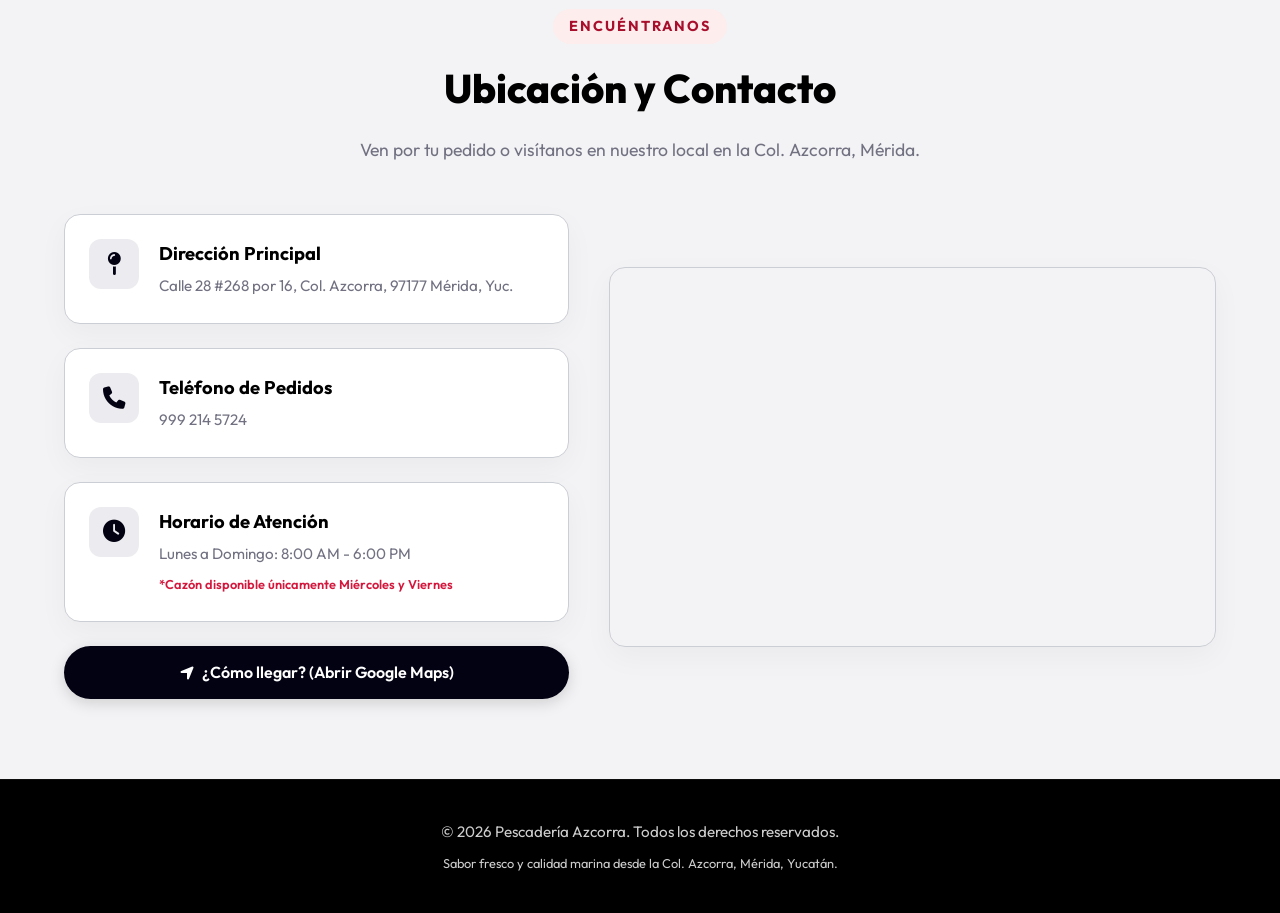
==== commit 7c760c85: "Remove logo from navbar" ====
--- a/wwwroot/index.html
+++ b/wwwroot/index.html
@@ -20,12 +20,6 @@
     <!-- Navbar -->
     <header class="navbar">
         <div class="nav-container">
-            <a href="#" class="logo">
-                <div class="logo-wrapper">
-                    <!-- IMG Logo Pescadería Azcorra -->
-                    <img class="logo-img" src="logo.jpeg" alt="Logo Pescadería Azcorra">
-                </div>
-            </a>
             <nav class="nav-menu">
                 <a href="#offers" class="nav-link">Ofertas</a>
                 <a href="#menu" class="nav-link">Menú</a>
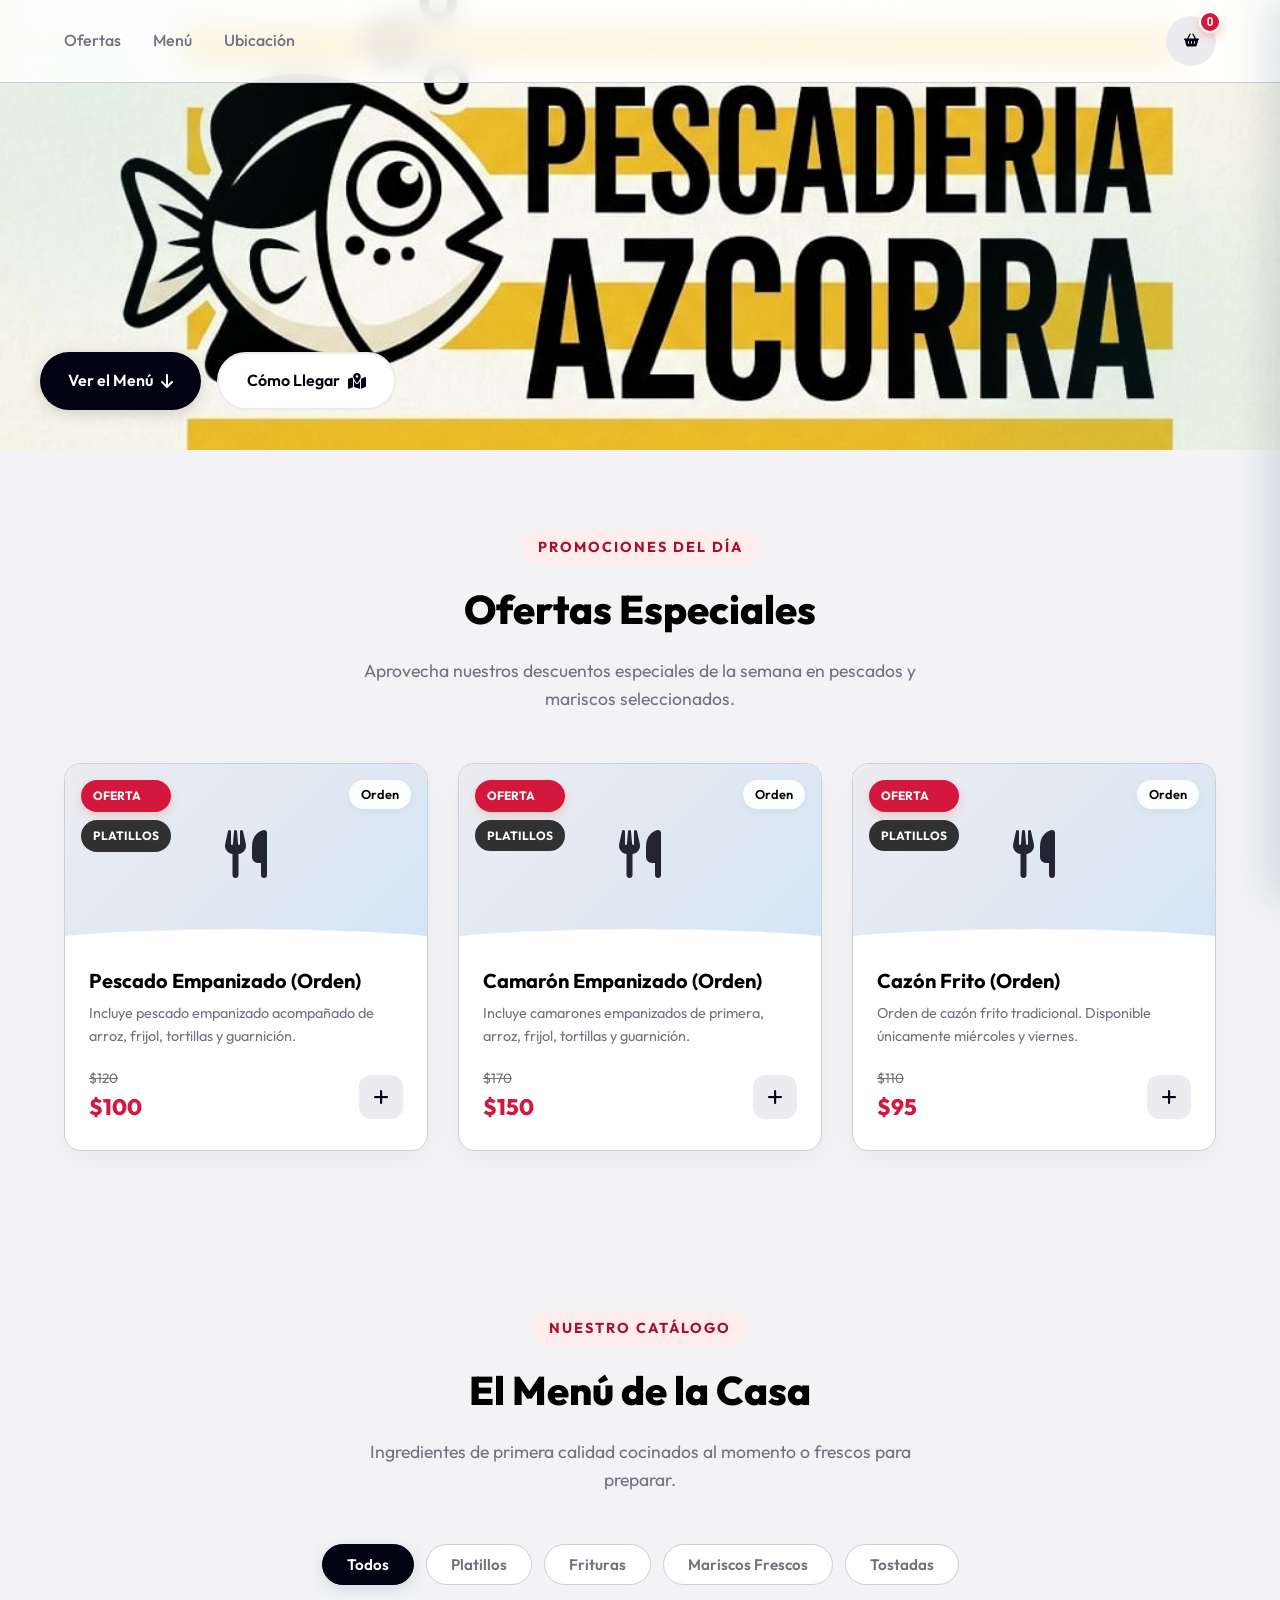
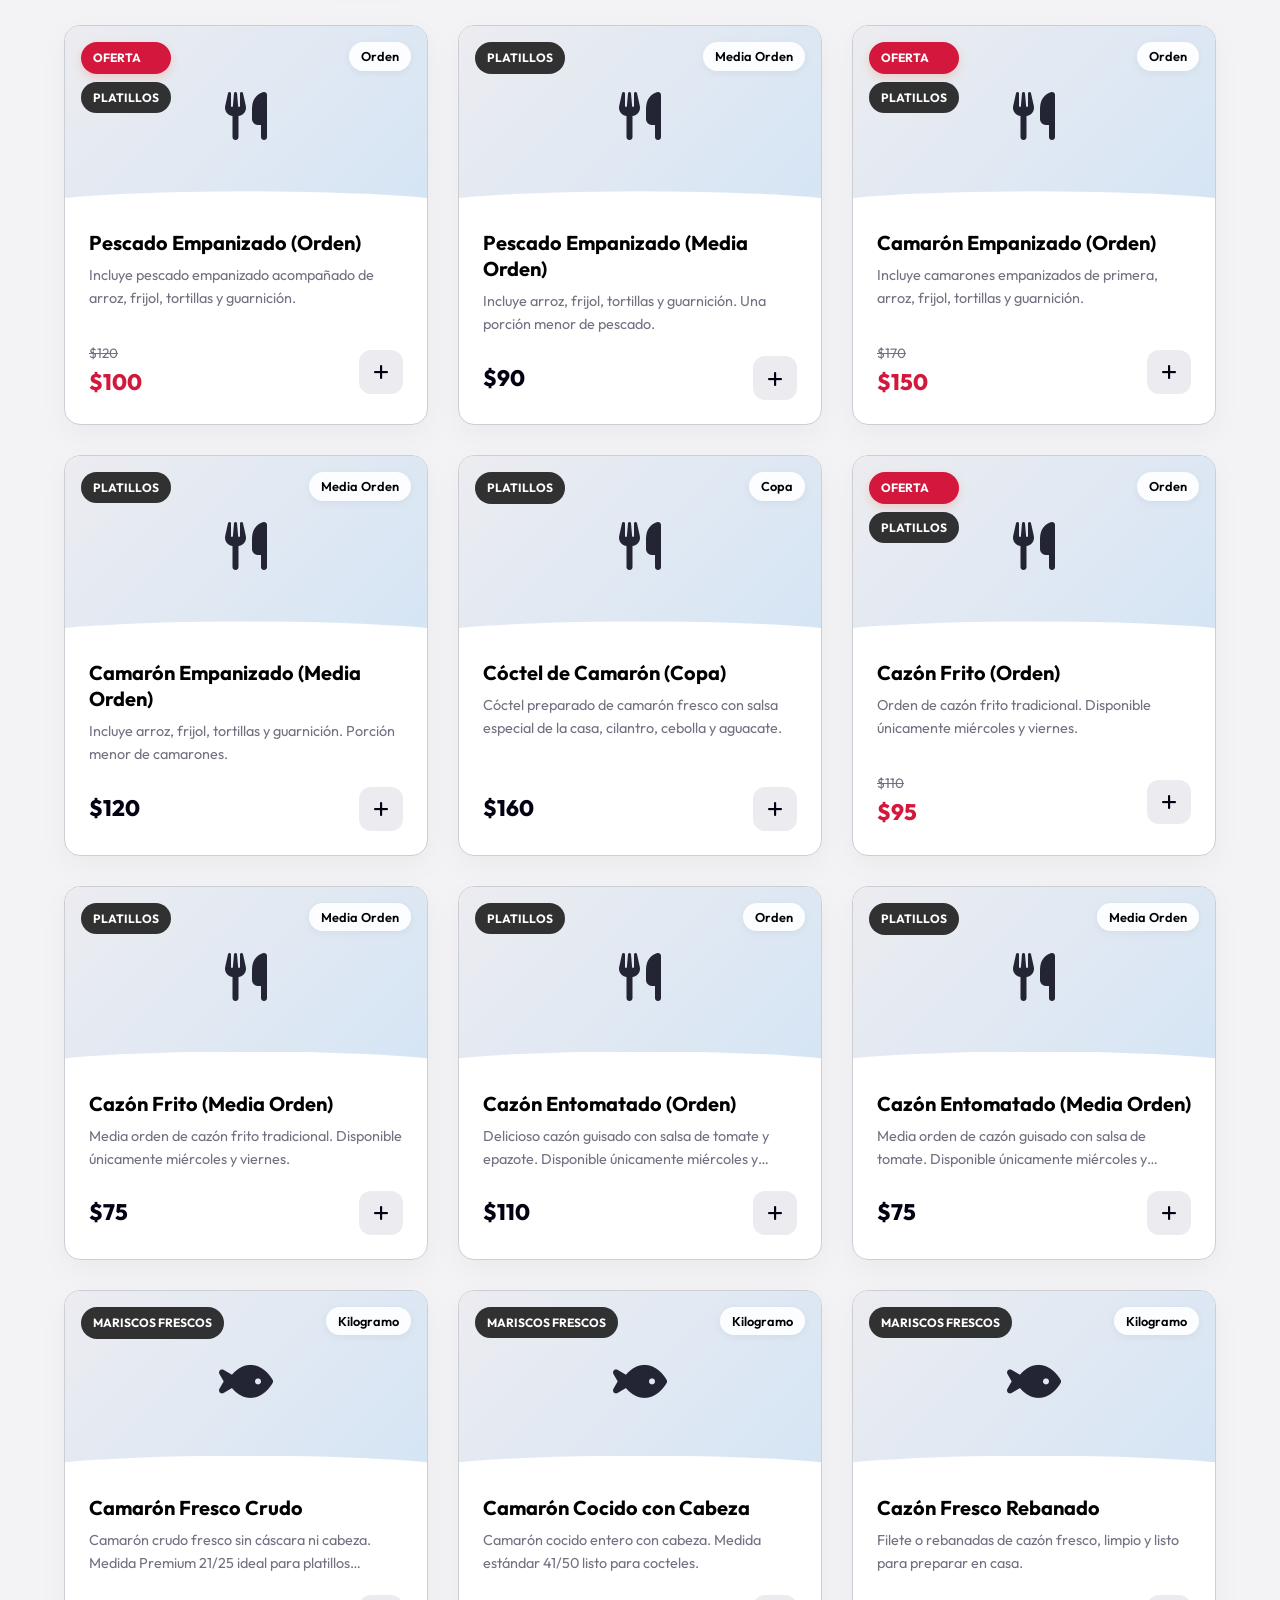
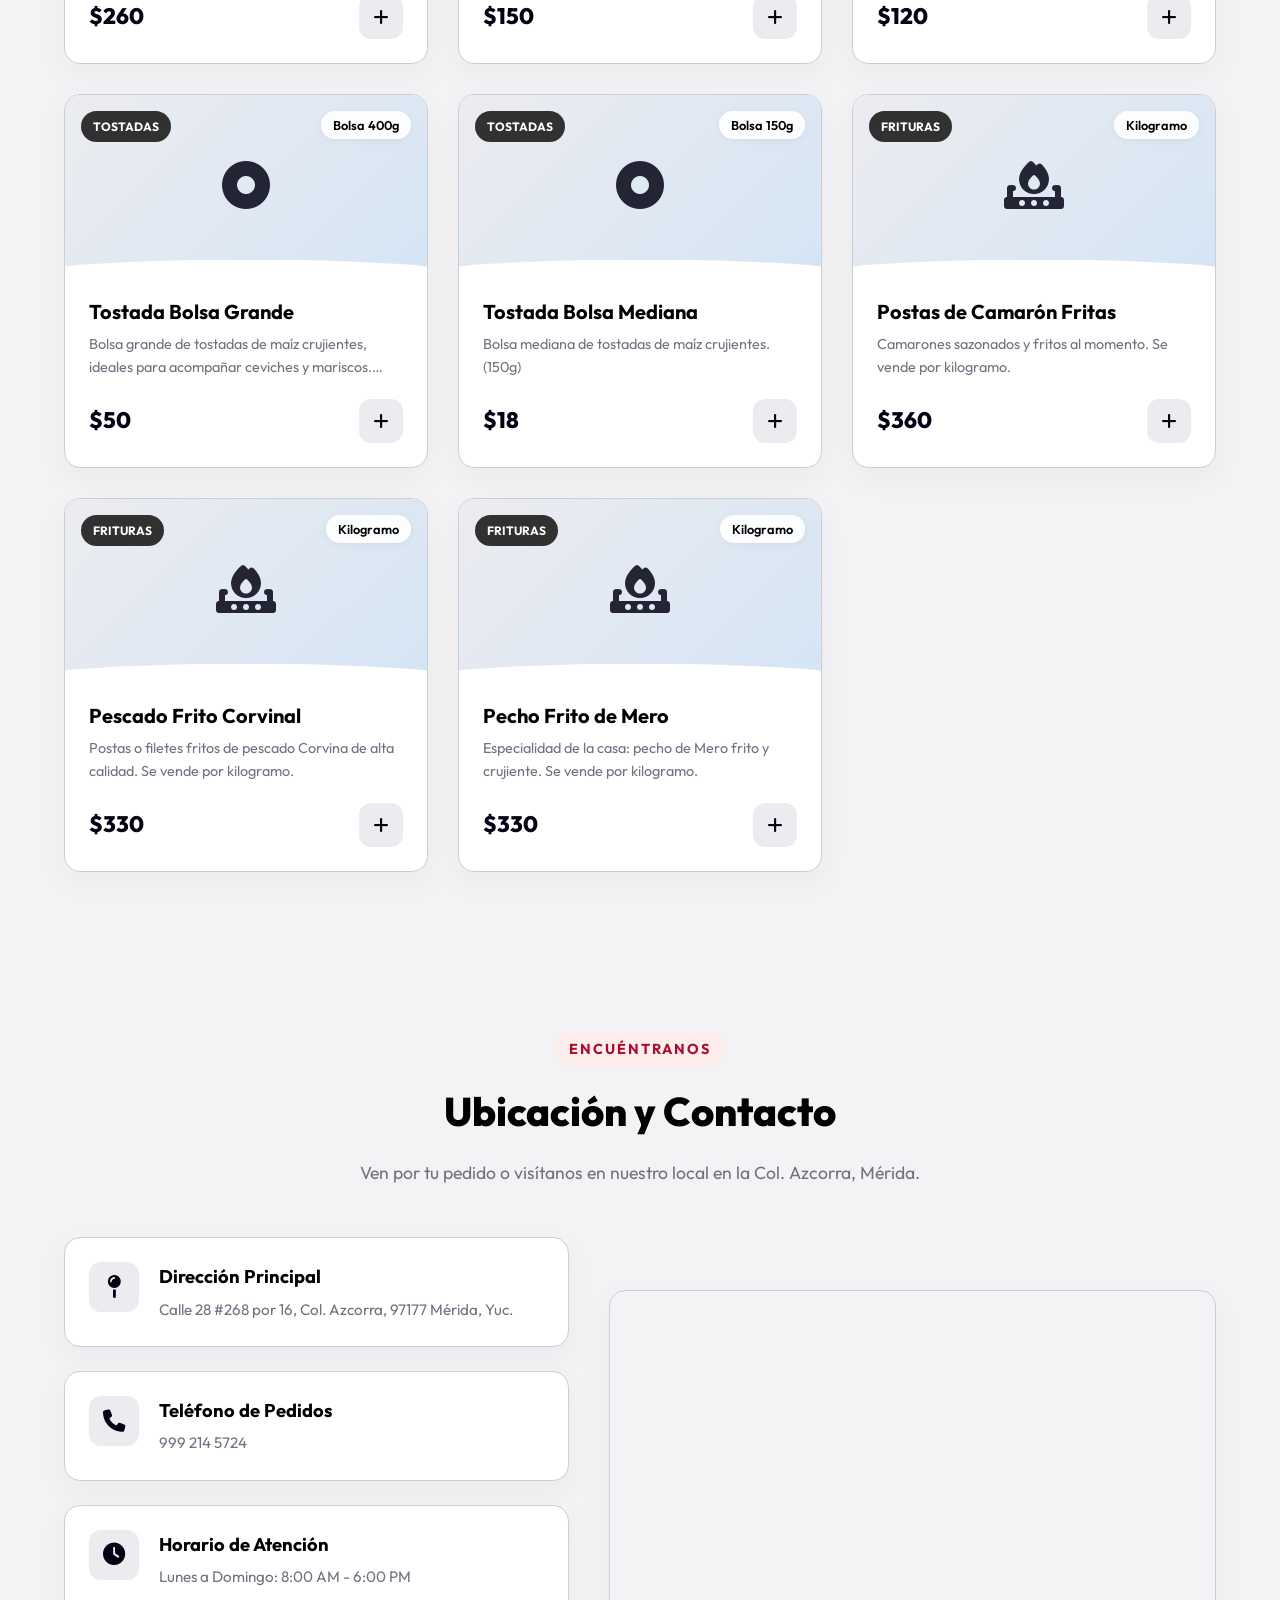
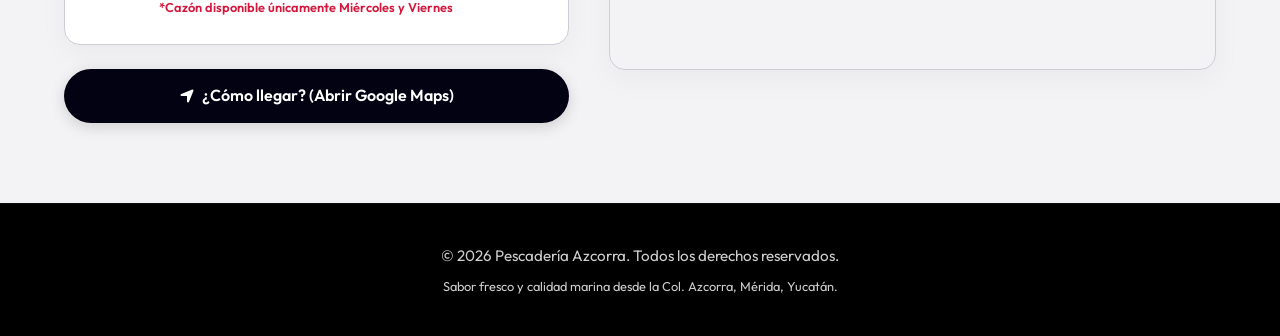
==== commit 7105dbf9: "Eliminar seccion y estilos del toast 'producto agregado al carrito'" ====
--- a/wwwroot/index.html
+++ b/wwwroot/index.html
@@ -246,11 +246,6 @@
         </div>
     </div>
 
-    <!-- Notification Toast -->
-    <div class="toast" id="toast">
-        <i class="fa-solid fa-circle-check toast-icon"></i>
-        <span class="toast-message">Producto agregado al carrito</span>
-    </div>
 
     <!-- Bottom Navigation Bar (Visible only on Mobile/Tablet) -->
     <nav class="bottom-nav">
--- a/wwwroot/style.css
+++ b/wwwroot/style.css
@@ -1071,34 +1071,7 @@
     box-shadow: 0 6px 20px rgba(37, 211, 102, 0.3);
 }
 
-/* Toast */
-.toast {
-    position: fixed;
-    bottom: 30px;
-    left: 50%;
-    transform: translateX(-50%) translateY(100px);
-    background-color: var(--primary-dark);
-    color: #ffffff;
-    padding: 12px 30px;
-    border-radius: 50px;
-    box-shadow: 0 10px 25px rgba(10, 53, 84, 0.25);
-    display: flex;
-    align-items: center;
-    gap: 10px;
-    font-size: 0.95rem;
-    font-weight: 600;
-    z-index: 3000;
-    transition: transform 0.4s cubic-bezier(0.175, 0.885, 0.32, 1.275);
-    pointer-events: none;
-}
-
-.toast.active {
-    transform: translateX(-50%) translateY(0);
-}
-
-.toast-icon {
-    color: var(--accent);
-}
+
 
 /* Footer */
 .footer {
@@ -1233,18 +1206,21 @@
     .cart-drawer.active {
         right: 0;
     }
+
+
 }
 
 @media (max-width: 600px) {
     .hero {
-        height: 220px;
+        height: 280px;
+        background-size: contain;
         background-color: #ffffff;
         margin-bottom: 120px;
         position: relative;
     }
     .hero-content {
         position: absolute;
-        top: 230px;
+        top: 290px;
         left: 0;
         width: 100%;
         display: flex;
